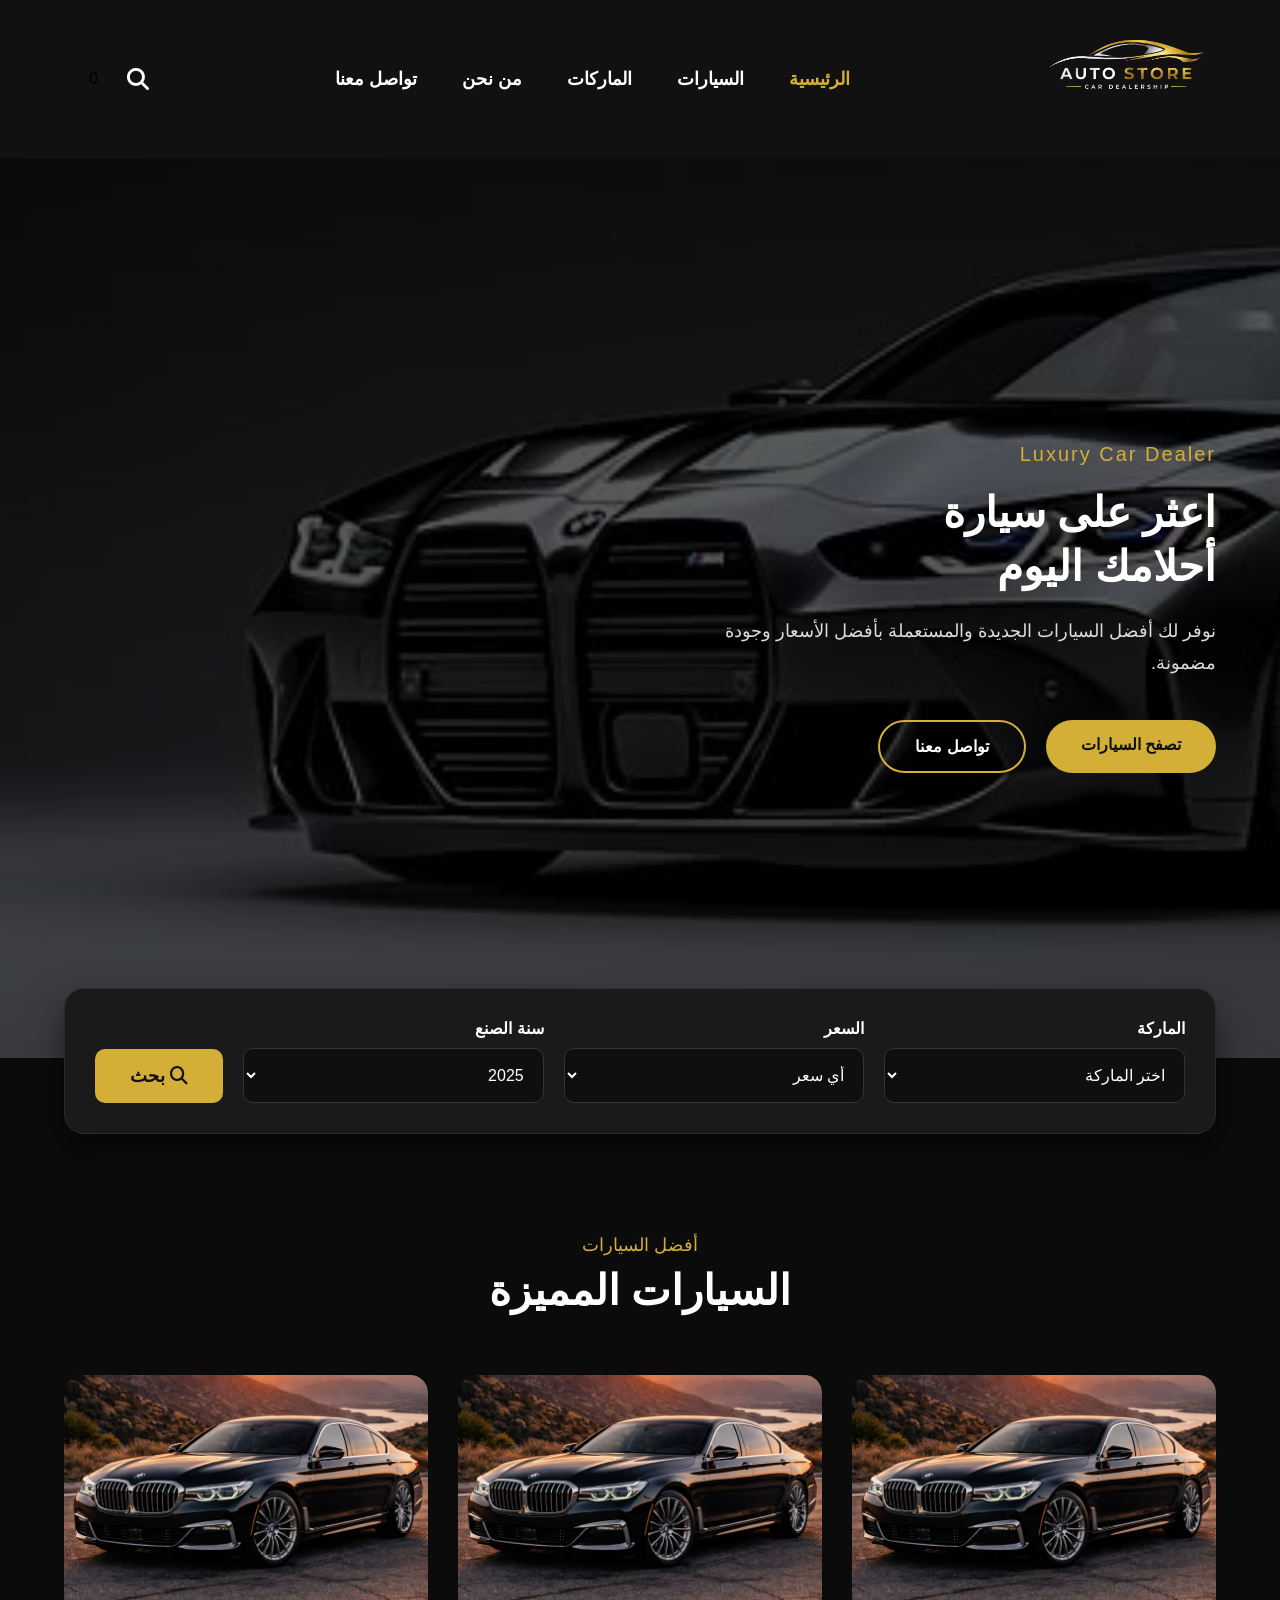
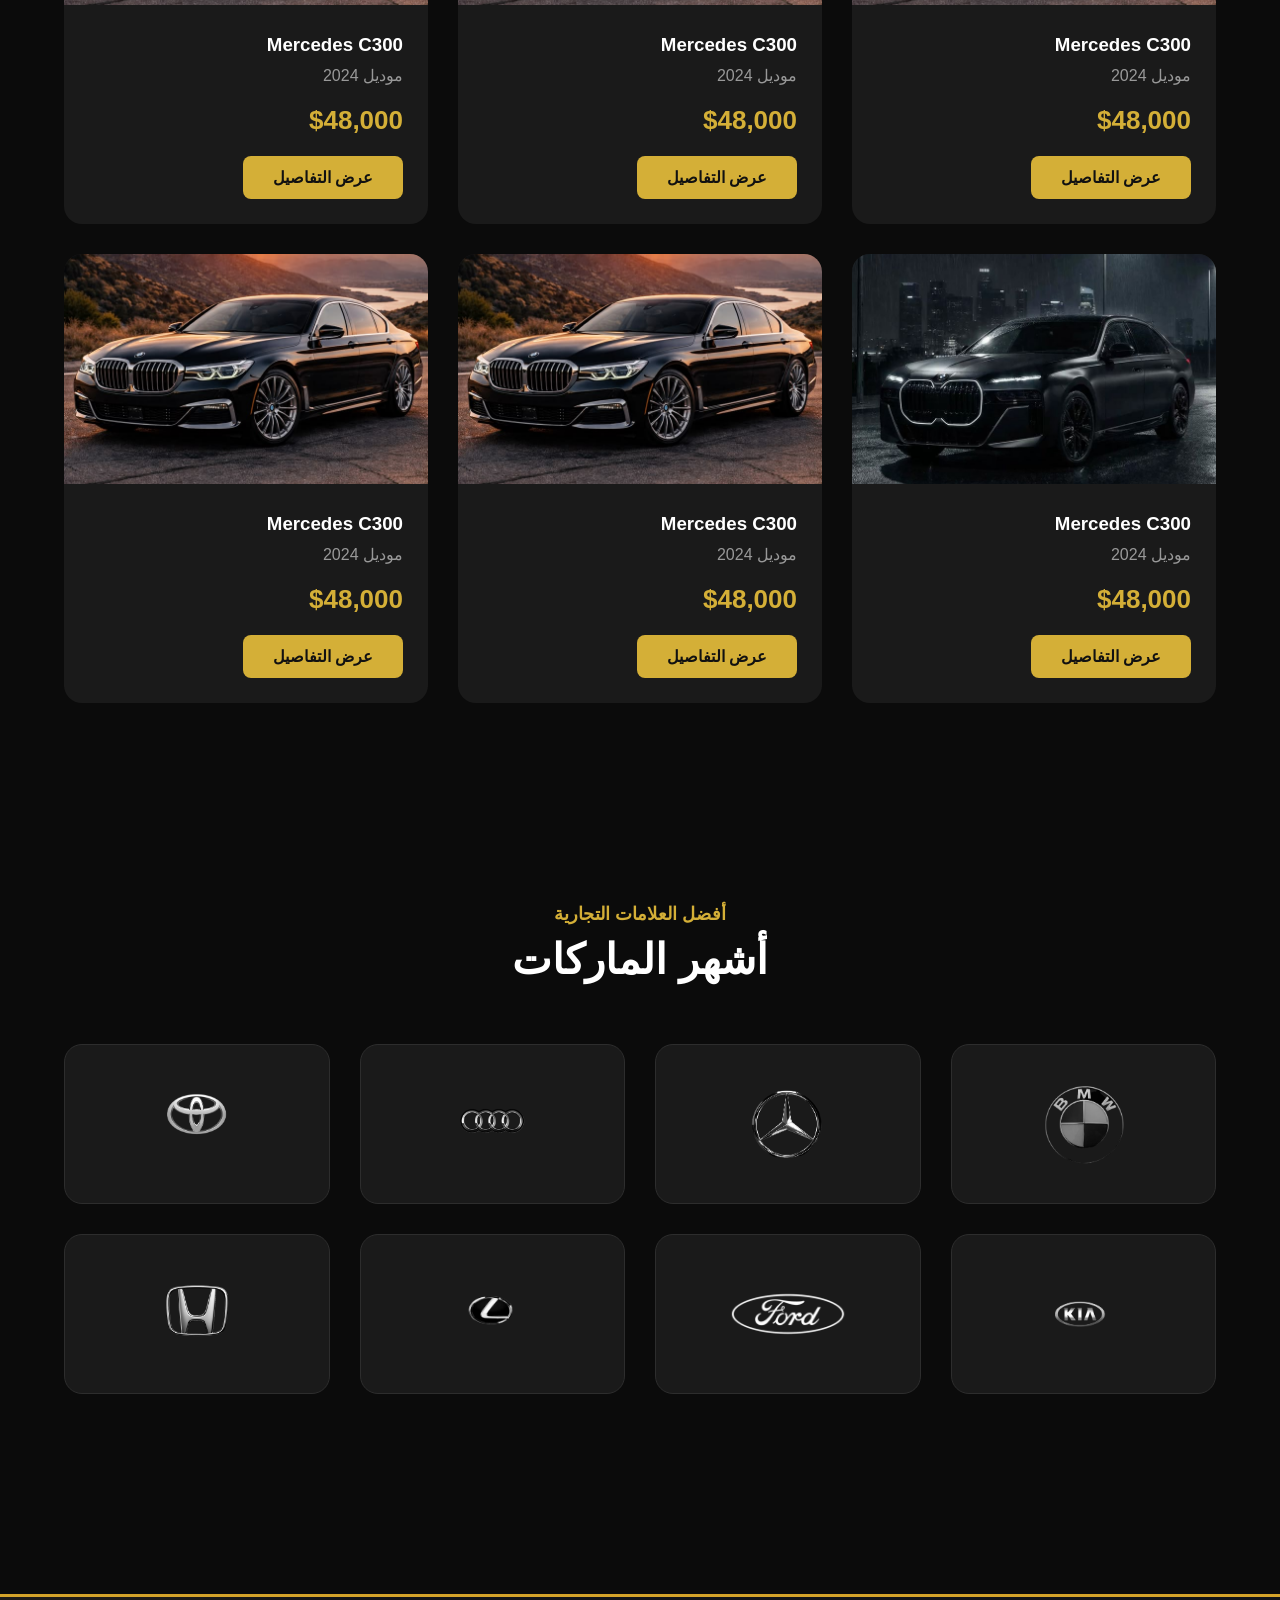
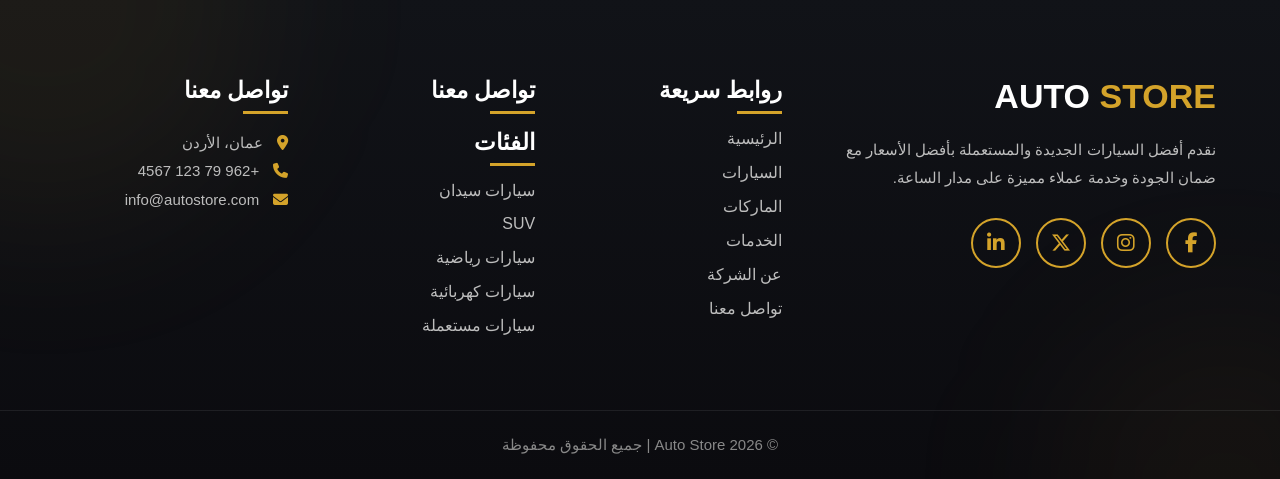
==== index.html @ 9adec9a2 "Add files via upload" ====
<!DOCTYPE html>
<html lang="en" dir="rtl">
<head>
    <meta charset="UTF-8">
    <meta name="viewport" content="width=device-width, initial-scale=1.0">
    <title>Document</title>
    <!-- font awesome 4.7 -->
    <link rel="stylesheet" href="css/font-awesome.min.css">
   <!-- font icon -->
    <link rel="stylesheet" href="https://cdnjs.cloudflare.com/ajax/libs/font-awesome/6.6.0/css/all.min.css">
    <link rel="stylesheet" href="css/fonticon.css">
    <!-- style css -->
     
    <link rel="stylesheet" href="css/index.css">
</head>
<body>

    </body>

    <!-- start header -->
     <header class="header-sec">
        <!-- start nav -->
         <nav>
            <div class="container">
                <div class="nav-father">
                    <!-- start logo -->
                    <a href="" class="logo">
                        <img src="images/brand.png" alt="">
                    </a>
                    <!-- end logo -->

                    <!-- start list -->
                     <ul class="nav-links">
                        <li><a href="" class="active">الرئيسية</a></li>

                        
                        <li><a href="#cars">السيارات</a></li>
                       <li><a href="#brands">الماركات</a></li>
                        <li><a href="">من نحن</a></li>

                        <li><a href="#contact">تواصل معنا</a></li>



                     </ul>

                     <!-- end list -->

                     <!-- start icon -->
                      <div class="icons">
                            <i class="fa fa-search"></i>

                             <div class="heart">
                                <i class="fa fa-heart-o"></i>
                                <span>0</span>
                            </div>
                             <i class="fa fa-user-o"></i>
                      </div>
                     <!-- end icon -->
                </div>
            </div>
         </nav>
         <!-- end nav -->

         <!-- start main content -->

         <section class="main-content" style="background:
    linear-gradient(rgba(0,0,0,.65),rgba(0,0,0,.65)),
    url('images/hea.jpg') no-repeat;">   
                   <div class="container">
                <!-- content info -->
                <div class="content-info">
                      <span>Luxury Car Dealer</span>

                        <h1>
                         اعثر على سيارة <br>
                         أحلامك اليوم
                         </h1>

                        <p>
                          نوفر لك أفضل السيارات الجديدة والمستعملة
                          بأفضل الأسعار وجودة مضمونة.
                         </p>
                

                <!-- btn website -->
                 <div class="btn-website">

                    <a href="#cars" class="btn btn1">
    تصفح السيارات
</a>

                     <a href="#" class="btn btn2">
                    تواصل معنا
                    </a>

            </div>
            </div>
            <!-- end btn -->
                <!-- end content info -->
            </div>
         </section>

          <!-- end main content -->
     </header>
     <!-- end header -->
      <!-- START section search -->
     <!-- Start Search -->
        <section class="search-section">

            <div class="container">

               <div class="search-box">

                   <div class="input-box">
                      <label>الماركة</label>
                         <select>
                             <option>اختر الماركة</option>
                            <option>BMW</option>
                             <option>Mercedes</option>
                             <option>Audi</option>
                              <option>Toyota</option>
                          </select>
                    </div>

            <div class="input-box">
                <label>السعر</label>
                <select>
                    <option>أي سعر</option>
                    <option>10,000$</option>
                    <option>20,000$</option>
                    <option>30,000$</option>
                </select>
            </div>

            <div class="input-box">
                <label>سنة الصنع</label>
                <select>
                    <option>2025</option>
                    <option>2024</option>
                    <option>2023</option>
                </select>
            </div>

            <button class="search-btn">
                <i class="fa fa-search"></i>
                بحث
            </button>

        </div>

    </div>

</section>
      <!-- end section search -->

      <!--start section cars-->
      <!-- Start Featured Cars -->
<section class="featured-cars" id="cars">

    <div class="container">

        <div class="section-title">
            <span>أفضل السيارات</span>
            <h2>السيارات المميزة</h2>
        </div>

        <div class="cars-container">

            <!-- Car -->
            <div class="car-card">

                <img src="images/cars/car4.jpg" alt="">

                <div class="car-info">

                    <h3>Mercedes C300</h3>

                    <p>موديل 2024</p>

                    <div class="price">
                        $48,000
                    </div>

                     <a href="car-details.html?id=1">عرض التفاصيل</a>

                </div>

            </div>
            <!-- car -->
             <div class="car-card">

                <img src="images/cars/car4.jpg" alt="">

                <div class="car-info">

                    <h3>Mercedes C300</h3>

                    <p>موديل 2024</p>

                    <div class="price">
                        $48,000
                    </div>

                    <a href="car-details.html?id=1">عرض التفاصيل</a>

                </div>

            </div>

            <!-- car -->
             <div class="car-card">

                <img src="images/cars/car4.jpg" alt="">

                <div class="car-info">

                    <h3>Mercedes C300</h3>

                    <p>موديل 2024</p>

                    <div class="price">
                        $48,000
                    </div>

                    <a href="car-details.html?id=1">عرض التفاصيل</a>

                </div>

            </div>
            <!-- car -->
             <div class="car-card">

                <img src="images/cars/car3.jpg" alt="">

                <div class="car-info">

                    <h3>Mercedes C300</h3>

                    <p>موديل 2024</p>

                    <div class="price">
                        $48,000
                    </div>

                    <a href="car-details.html?id=4">عرض التفاصيل</a>

                </div>

            </div>
            <!-- car -->
             <div class="car-card">

                <img src="images/cars/car4.jpg" alt="">

                <div class="car-info">

                    <h3>Mercedes C300</h3>

                    <p>موديل 2024</p>

                    <div class="price">
                        $48,000
                    </div>

                    <a href="car-details.html?id=5">عرض التفاصيل</a>

                </div>

            </div>
            <!-- car -->
             <div class="car-card">

                <img src="images/cars/car4.jpg" alt="">

                <div class="car-info">

                    <h3>Mercedes C300</h3>

                    <p>موديل 2024</p>

                    <div class="price">
                        $48,000
                    </div>

                   <a href="car-details.html?id=6">عرض التفاصيل</a>

                </div>

            </div>
            <!-- car -->

            <!-- كرر البطاقة 5 مرات وغير الصورة والاسم -->

        </div>

    </div>

</section>

      <!-- end section car -->

      <!-- brand -->
       <!-- Start Brands -->
<section class="brands" id="brands">

    <div class="container">

        <div class="section-title">
            <span>أفضل العلامات التجارية</span>
            <h2>أشهر الماركات</h2>
        </div>

        <div class="brands-container">

            <div class="brand-card">
                <img src="images/brand/bmw.png" alt="BMW">
            </div>

            <div class="brand-card">
                <img src="images/brand/merc.png" alt="Mercedes">
            </div>

            <div class="brand-card">
                <img src="images/brand/aud.png" alt="Audi">
            </div>

            <div class="brand-card">
                <img src="images/brand/toy.png" alt="Toyota">
            </div>

            <div class="brand-card">
                <img src="images/brand/kia.png" alt="Kia">
            </div>

            <div class="brand-card">
                <img src="images/brand/ford.png" alt="Ford">
            </div>

            <div class="brand-card">
                <img src="images/brand/leex.png" alt="Lexus">
            </div>

            <div class="brand-card">
                <img src="images/brand/hon.png" alt="Honda">
            </div>

        </div>

    </div>

</section>

      <!-- brand -->
         <!-- start footer -->
        <footer class="footer">
             <div class="container">

        <!-- Logo & About -->
                 <div class="footer-box">
                    <h2 class="logo">AUTO <span>STORE</span></h2>
                     <p>
                نقدم أفضل السيارات الجديدة والمستعملة بأفضل الأسعار مع ضمان الجودة
                وخدمة عملاء مميزة على مدار الساعة.
                     </p>

                 <div class="social">
                <a href="#"><i class="fab fa-facebook-f"></i></a>
                <a href="#"><i class="fab fa-instagram"></i></a>
                <a href="#"><i class="fab fa-x-twitter"></i></a>
                <a href="#"><i class="fab fa-linkedin-in"></i></a>
                </div>
             </div>

        <!-- Quick Links -->
        <div class="footer-box">
            <h3>روابط سريعة</h3>
            <ul>
                <li><a href="#">الرئيسية</a></li>
                <li><a href="#">السيارات</a></li>
                <li><a href="#brands">الماركات</a></li>
                <li><a href="#">الخدمات</a></li>
                <li><a href="#">عن الشركة</a></li>
                <li><a href="#contact">تواصل معنا</a></li>
            </ul>
        </div>

        <!-- Categories -->
<div class="footer-box" id="contact">
    <h3>تواصل معنا</h3>            <h3>الفئات</h3>
            <ul>
                <li><a href="#">سيارات سيدان</a></li>
                <li><a href="#">SUV</a></li>
                <li><a href="#">سيارات رياضية</a></li>
                <li><a href="#">سيارات كهربائية</a></li>
                <li><a href="#">سيارات مستعملة</a></li>
            </ul>
        </div>

        <!-- Contact -->
        <div class="footer-box">
            <h3>تواصل معنا</h3>

            <p><i class="fas fa-map-marker-alt"></i> عمان، الأردن</p>
            <p><i class="fas fa-phone"></i> +962 79 123 4567</p>
            <p><i class="fas fa-envelope"></i> info@autostore.com</p>
        </div>

    </div>

    <div class="footer-bottom">
        © 2026 Auto Store | جميع الحقوق محفوظة
    </div>
</footer>
        <!-- end footer -->



    </html>
---- css/index.css ----
/* statrt global */
*{
    margin: 0;
    padding: 0;
    box-sizing: border-box;
}

a{
    text-decoration: none;
}

/* end global */

body{
    font-family: "Cairo", sans-serif;
    background: #0b0b0b;
}

.container{
    width: 90%;
    margin: auto;
}

/* start header */

/* start nav */
nav{
    width: 100%;
    background: #111;
    padding: 20px 0;
}
.nav-father{
    display: flex;
    justify-content: space-between;
    align-items: center;
}


/* media nav*/

@media (max-width: 992px) and (min-width: 769px) {
  .nav-father {
    display: flex;
    flex-direction: column;
    align-items: center;
    gap: 15px;
  }

  .logo {
    order: 1;
    width: 100%;
    display: flex;
    justify-content: center;
  }

  .nav-links {
    order: 2;
    display: flex;
    flex-direction: row;
    flex-wrap: wrap;
    justify-content: center;
    gap: 12px 18px;
    width: 100%;
  }

  .nav-links li a {
    display: inline-block;
    font-size: 15px;
    padding: 5px 0;
  }

  .icons {
    order: 3;
    display: flex;
    justify-content: center;
    gap: 20px;
    width: 100%;
  }
}



/* media */


/* brands */
.logo img{
    width: 180px;
}

/* links */
.nav-links{
    display: flex;
    list-style: none;
    gap: 45px;
}

/* media */

/* media */

.nav-links li a{
    text-decoration: none;
    color: white;
    font-size: 18px;
    font-weight: 600;
    transition: .4s;
}


.nav-links li a:hover,
.nav-links li a.active{
    color: #d4af37;
}

/* media */
@media (max-width: 768px) {
  .nav-links {
    display: flex;
    flex-direction: column;
    align-items: center;
    gap: 12px;
    width: 100%;
  }

  .nav-links li {
    width: 100%;
    text-align: center;
  }

  .nav-links li a {
    display: block;
    width: 100%;
    padding: 10px 0;
  }
}


/* icon */
.icons{
    display: flex;
    align-items: center;
    gap: 25px;
}
@media (max-width: 768px) {
.icons {
    margin: auto;
}
}
.icons i{
    color: white;
    font-size: 22px;
    cursor: pointer;
    transition: .4s;
}

.icons i:hover{
    color: #d4af37;
    transform: scale(1.1);
}

/* media query */




/* media */




/* end nav */

/* start main content */
.main-content{
    min-height:100vh;
   /* min-height: 625px; */

    
    background-size:cover !important;
    background-position:center;
    display:flex;
    align-items:center;
}

/* media */
@media (max-width: 992px) and (min-width: 769px) {
  .main-content {
    padding: 60px 0;
  }

  .content-info {
    max-width: 100%;
    text-align: center;
    margin: auto;
  }

  .content-info h1 {
    font-size: 48px;
  }

  .content-info p {
    margin: 0 auto ;
    font-size: 16px;
  }

  .btn-website {
    justify-content: center;
  }
}
/* media */
@media (max-width: 768px) {

  .main-content {
    padding: 40px 0;
    min-height: 80vh;
  }

  .content-info {
    max-width: 100%;
    width: 100%;
    text-align: center;
    margin: auto;
  }

  .content-info span,
  .content-info h1,
  .content-info p {
    text-align: center;
  }

  .content-info span {
    display: block;
    font-size: 15px;
  }

  .content-info h1 {
    font-size: 34px;
    line-height: 1.3;
  }

  .content-info p {
    font-size: 14px;
    line-height: 1.6;
    width: 100%;
    margin: 20px auto;
  }

  .hero-buttons {
    justify-content: center;
  }

}

/* @media (max-width: 768px) {
  .main-content {
    padding: 40px 0;
    min-height: 80vh;
  }

  .content-info {
    text-align: center;
    max-width: 100%;
  }

  .content-info span {
    font-size: 15px;
    
  }

  .content-info h1 {
    font-size: 34px;
    line-height: 1.3;
  }

  .content-info p {
    font-size: 14px;
    line-height: 1.6;
    margin: 0 auto 20px;
  }

  .btn-website {
    flex-direction: column;
    align-items: center;
  }

  .btn {
    width: 100%;
    max-width: 280px;
    text-align: center;
  }
} */

/* media */

.content-info{
    width:55%;
    color:white;
}


.content-info span{

    color:#d4af37;

    font-size:20px;

    letter-spacing:2px;

}
.content-info h1{

    font-size:65px;

    margin:20px 0;

    line-height:1.3;

}

/* media */
.content-info h1 {
    font-size: 42px;
  }
.content-info p{

    color:#ddd;

    font-size:18px;

    line-height:1.8;

    width:80%;

}
/* buttons */
.btn-website{

    margin-top:40px;

    display:flex;

    gap:20px;

}
.btn{

    text-decoration:none;

    padding:15px 35px;

    border-radius:40px;

    transition:.4s;

    font-weight:bold;

}
.btn1{

    background:#d4af37;

    color:#111;

}

.btn1:hover{

    background:white;

}
.btn2{

    border:2px solid #d4af37;

    color:white;

}

.btn2:hover{

    background:#d4af37;

    color:#111;

}

/* end main content */

/* end header */

/* start section search */
.search-section{
    margin-top:-70px;
    position:relative;
    z-index:10;
}
.search-box{
    background:#1a1a1a;
    border:1px solid #2d2d2d;
    border-radius:20px;
    padding:30px;
    display:flex;
    justify-content:space-between;
    align-items:end;
    gap:20px;
    box-shadow:0 15px 35px rgba(0,0,0,.5);
}
.input-box{

    flex:1;

    display:flex;

    flex-direction:column;

}
.input-box label{
    color: #fff;
    margin-bottom: 10px;
    font-weight: 600;
}
.input-box select{
    width: 100%;
    height: 55px;
    background: #0f0f0f;
    color: #fff;
    border: 1px solid #333;
    border-radius: 10px;
    padding: 0 15px;
    font-size: 16px;
    outline: none;
    transition: .3s;
}
.input-box select:hover,
.input-box select:focus{
    border-color: #d4af37;
    box-shadow: 0 0 10px rgba(212,175,55,.3);
}
.input-box select option{
    background: #111;
    color: #fff;
}
.search-btn{

    background:#d4af37;

    color:#111;

    border:none;

    padding:16px 35px;

    border-radius:10px;

    cursor:pointer;

    font-size:18px;

    font-weight:bold;

    transition:.3s;

}
.search-btn:hover{

    background:#fff;
    


}

/* media */
/* ===========================
   Responsive Search Section
=========================== */

@media (max-width:768px){

    .search-section{
        margin-top:40px;
    }

    .search-box{
        flex-direction:column;
        align-items:stretch;
        padding:20px;
        gap:15px;
    }

    .input-box{
        width:100%;
    }

    .input-box select{
        width:100%;
    }

    .search-btn{
        width:100%;
        height:55px;
        margin-top:10px;
    }

}

/* ===========================
   Tablet Responsive
=========================== */

@media (min-width: 769px) and (max-width: 1024px){

    .search-box{
        display: flex;
        flex-wrap: wrap;
        gap: 20px;
        padding: 25px;
    }

    .input-box{
        flex: 1 1 calc(50% - 10px);
    }

    .search-btn{
        flex: 1 1 100%;
        height: 55px;
        margin-top: 10px;
    }

}

/* media */


/* end section search */


/* start car section */
.featured-cars{
    padding:100px 0;
    background:#0b0b0b;
}
.section-title{

    text-align:center;

    margin-bottom:60px;

}

.section-title span{

    color:#d4af37;

    font-size:18px;

}

.section-title h2{

    color:white;

    font-size:42px;

    margin-top:10px;

}
.cars-container{

    display:grid;

    grid-template-columns:repeat(3,1fr);

    gap:30px;

}
.car-card{

    background:#1a1a1a;

    border-radius:18px;

    overflow:hidden;

    transition:.4s;

}
.car-card img{

    width:100%;

    height:230px;

    object-fit:cover;

}
.car-info{

    padding:25px;

}
.car-info h3{

    color:white;

    margin-bottom:10px;

}
.car-info p{

    color:#999;

}
.price{

    color:#d4af37;

    font-size:26px;

    font-weight:bold;

    margin:20px 0;

}
.car-info a{

    display:inline-block;

    padding:12px 30px;

    background:#d4af37;

    color:#111;

    text-decoration:none;

    border-radius:8px;

    font-weight:bold;

    transition:.3s;

}

.car-info a:hover{

    background:white;

}
.car-card:hover{

    transform:translateY(-10px);

    box-shadow:0 20px 40px rgba(212,175,55,.2);

}

/* media */
@media(max-width:992px){

    .cars-container{

        grid-template-columns:repeat(2,1fr);

    }

}

@media(max-width:768px){

    .cars-container{

        grid-template-columns:1fr;

    }

}
/* media */

/* end car section */


/* brand */
/*=========================
      Brands Section
=========================*/

.brands{
    background: #0b0b0b;
    padding: 100px 0;
}

.brands .section-title{
    text-align: center;
    margin-bottom: 60px;
}

.brands .section-title span{
    color: #d4af37;
    font-size: 18px;
    font-weight: 600;
}

.brands .section-title h2{
    color: #fff;
    font-size: 42px;
    margin-top: 10px;
}

.brands-container{
    display: grid;
    grid-template-columns: repeat(4,1fr);
    gap: 30px;
}

.brand-card{
    background: #1a1a1a;
    border: 1px solid #2d2d2d;
    border-radius: 18px;
    height: 160px;

    display: flex;
    justify-content: center;
    align-items: center;

    transition: .4s;
    cursor: pointer;
}

.brand-card img{
    width: 120px;
    transition: .4s;
    filter: grayscale(100%);
}

.brand-card:hover{
    transform: translateY(-10px);
    border-color: #d4af37;
    box-shadow: 0 15px 35px rgba(212,175,55,.25);
}

.brand-card:hover img{
    filter: grayscale(0);
    transform: scale(1.1);
}
/* brand */

/* start footer */
.footer{
    background: linear-gradient(180deg, #111318 0%, #0b0b0f 100%);
    border-top: 3px solid #d4a32a;
    padding: 80px 0 25px;
    margin-top: 100px;
    position: relative;
    overflow: hidden;
}

/* تأثيرات الخلفية */
.footer::before{
    content: "";
    position: absolute;
    width: 450px;
    height: 450px;
    background: rgba(212,163,42,.06);
    border-radius: 50%;
    top: -220px;
    left: -180px;
    filter: blur(80px);
}

.footer::after{
    content: "";
    position: absolute;
    width: 350px;
    height: 350px;
    background: rgba(212,163,42,.05);
    border-radius: 50%;
    bottom: -180px;
    right: -120px;
    filter: blur(80px);
}

/* Container */
.footer .container{
    width: 90%;
    margin: auto;
    display: grid;
    grid-template-columns: 2fr 1fr 1fr 1.2fr;
    gap: 60px;
    position: relative;
    z-index: 2;
}

/* Logo */
.logo{
    color: #fff;
    font-size: 34px;
    font-weight: 700;
    margin-bottom: 20px;
}

.logo span{
    color: #d4a32a;
}

/* Titles */
.footer-box h3{
    color: #fff;
    font-size: 23px;
    margin-bottom: 25px;
    position: relative;
}

.footer-box h3::after{
    content: "";
    position: absolute;
    right: 0;
    bottom: -10px;
    width: 45px;
    height: 3px;
    background: #d4a32a;
}

/* Paragraphs */
.footer-box p{
    color: #bdbdbd;
    line-height: 1.9;
    font-size: 15px;
}

/* Lists */
.footer-box ul{
    list-style: none;
    padding: 0;
    margin: 0;
}

.footer-box ul li{
    margin: 15px 0;
}

.footer-box ul li a{
    color: #bdbdbd;
    text-decoration: none;
    transition: .35s;
}

.footer-box ul li a:hover{
    color: #d4a32a;
    padding-right: 10px;
}

/* Icons */
.footer-box i{
    color: #d4a32a;
    margin-left: 10px;
}

/* Social */
.social{
    display: flex;
    gap: 15px;
    margin-top: 25px;
}

.social a{
    width: 50px;
    height: 50px;
    display: flex;
    justify-content: center;
    align-items: center;

    border: 2px solid #d4a32a;
    border-radius: 50%;

    color: #d4a32a;
    background: transparent;

    font-size: 20px;
    text-decoration: none;

    transition: .35s ease;
}

.social a i{
    margin: 0;
    line-height: 1;
    transition: .35s ease;
}

.social a:hover{
    transform: translateY(-6px);
    box-shadow: 0 0 18px rgba(212,163,42,.4);
}

.social a:hover i{
    color: #fff;
    transform: scale(1.2);
}

/* Bottom */
.footer-bottom{
    border-top: 1px solid rgba(255,255,255,.08);
    margin-top: 60px;
    padding-top: 25px;
    text-align: center;
    color: #888;
    font-size: 15px;
    position: relative;
    z-index: 2;
}

/* Responsive */
@media (max-width: 992px){

    .footer .container{
        grid-template-columns: repeat(2,1fr);
        gap: 40px;
    }

}

@media (max-width: 768px){

    .footer .container{
        grid-template-columns: 1fr;
        text-align: center;
    }

    .footer-box h3::after{
        right: 50%;
        transform: translateX(50%);
    }

    .social{
        justify-content: center;
    }

}

/* end footer */
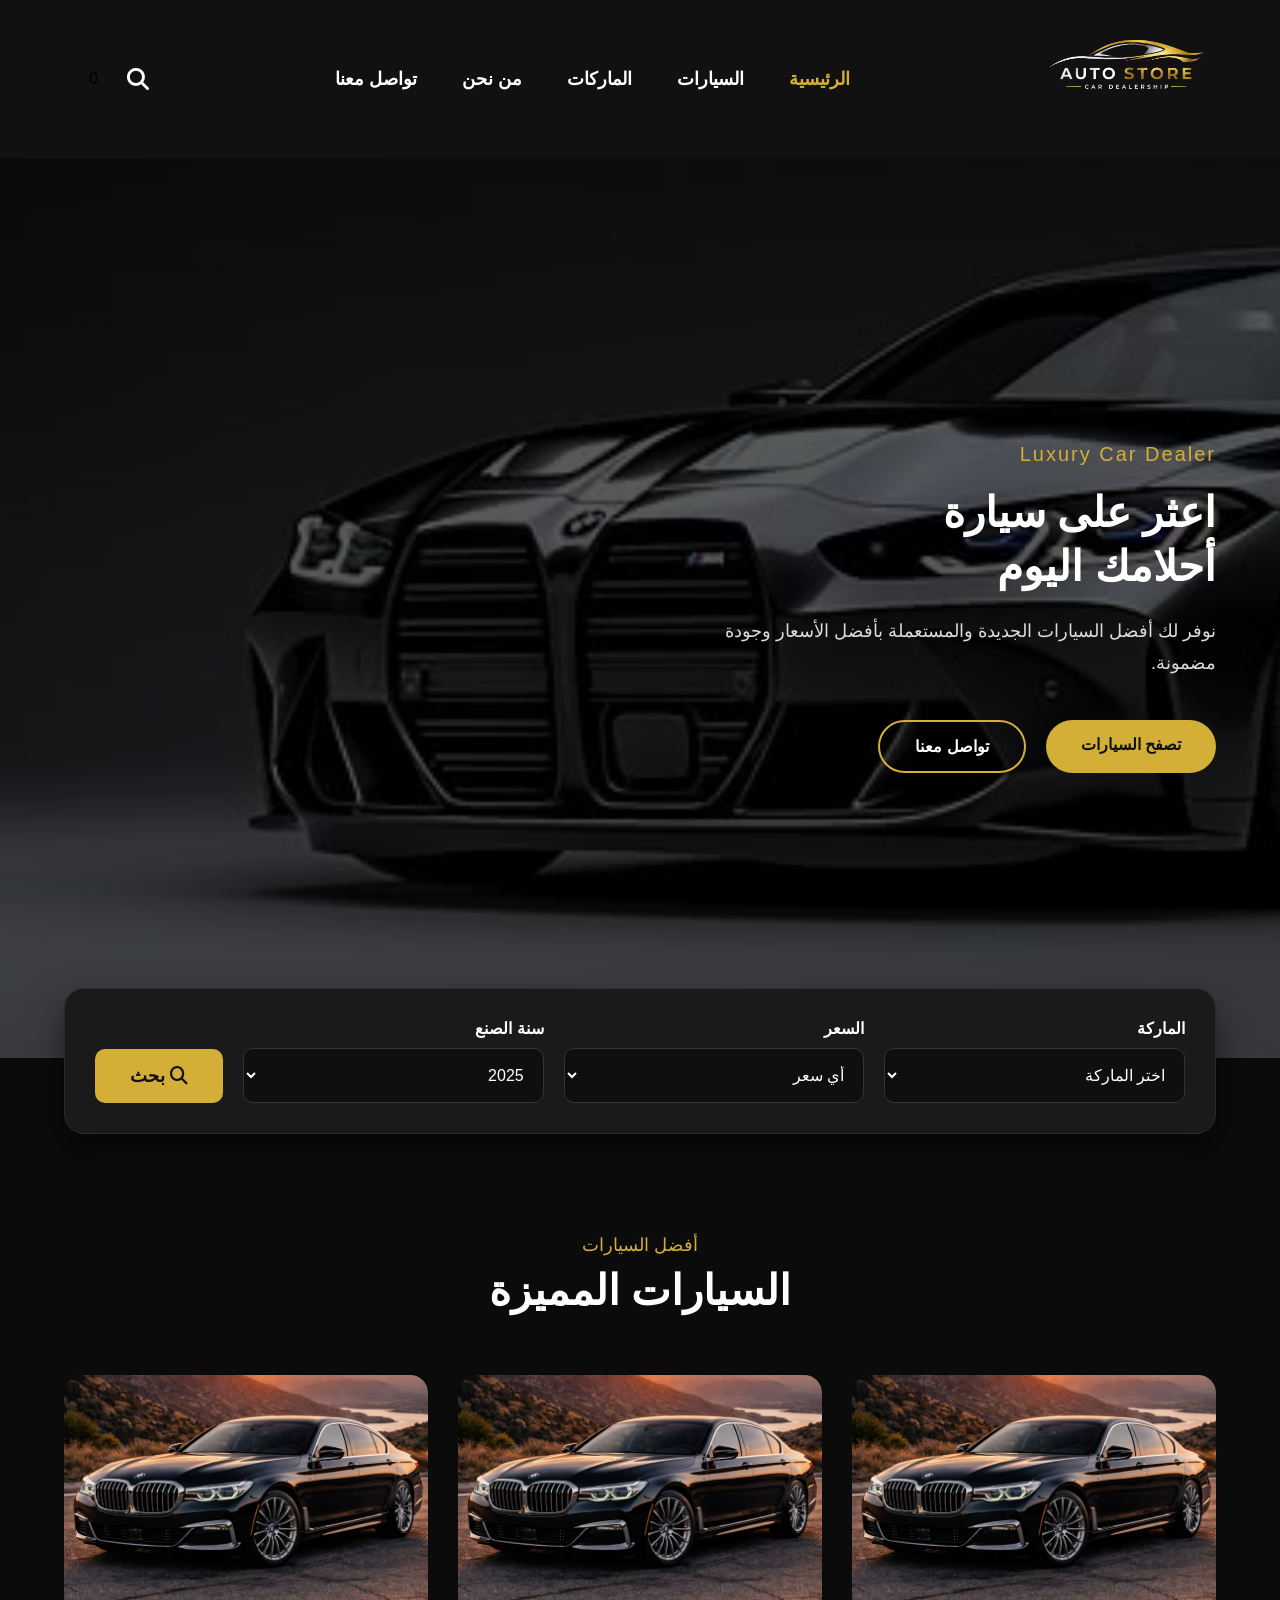
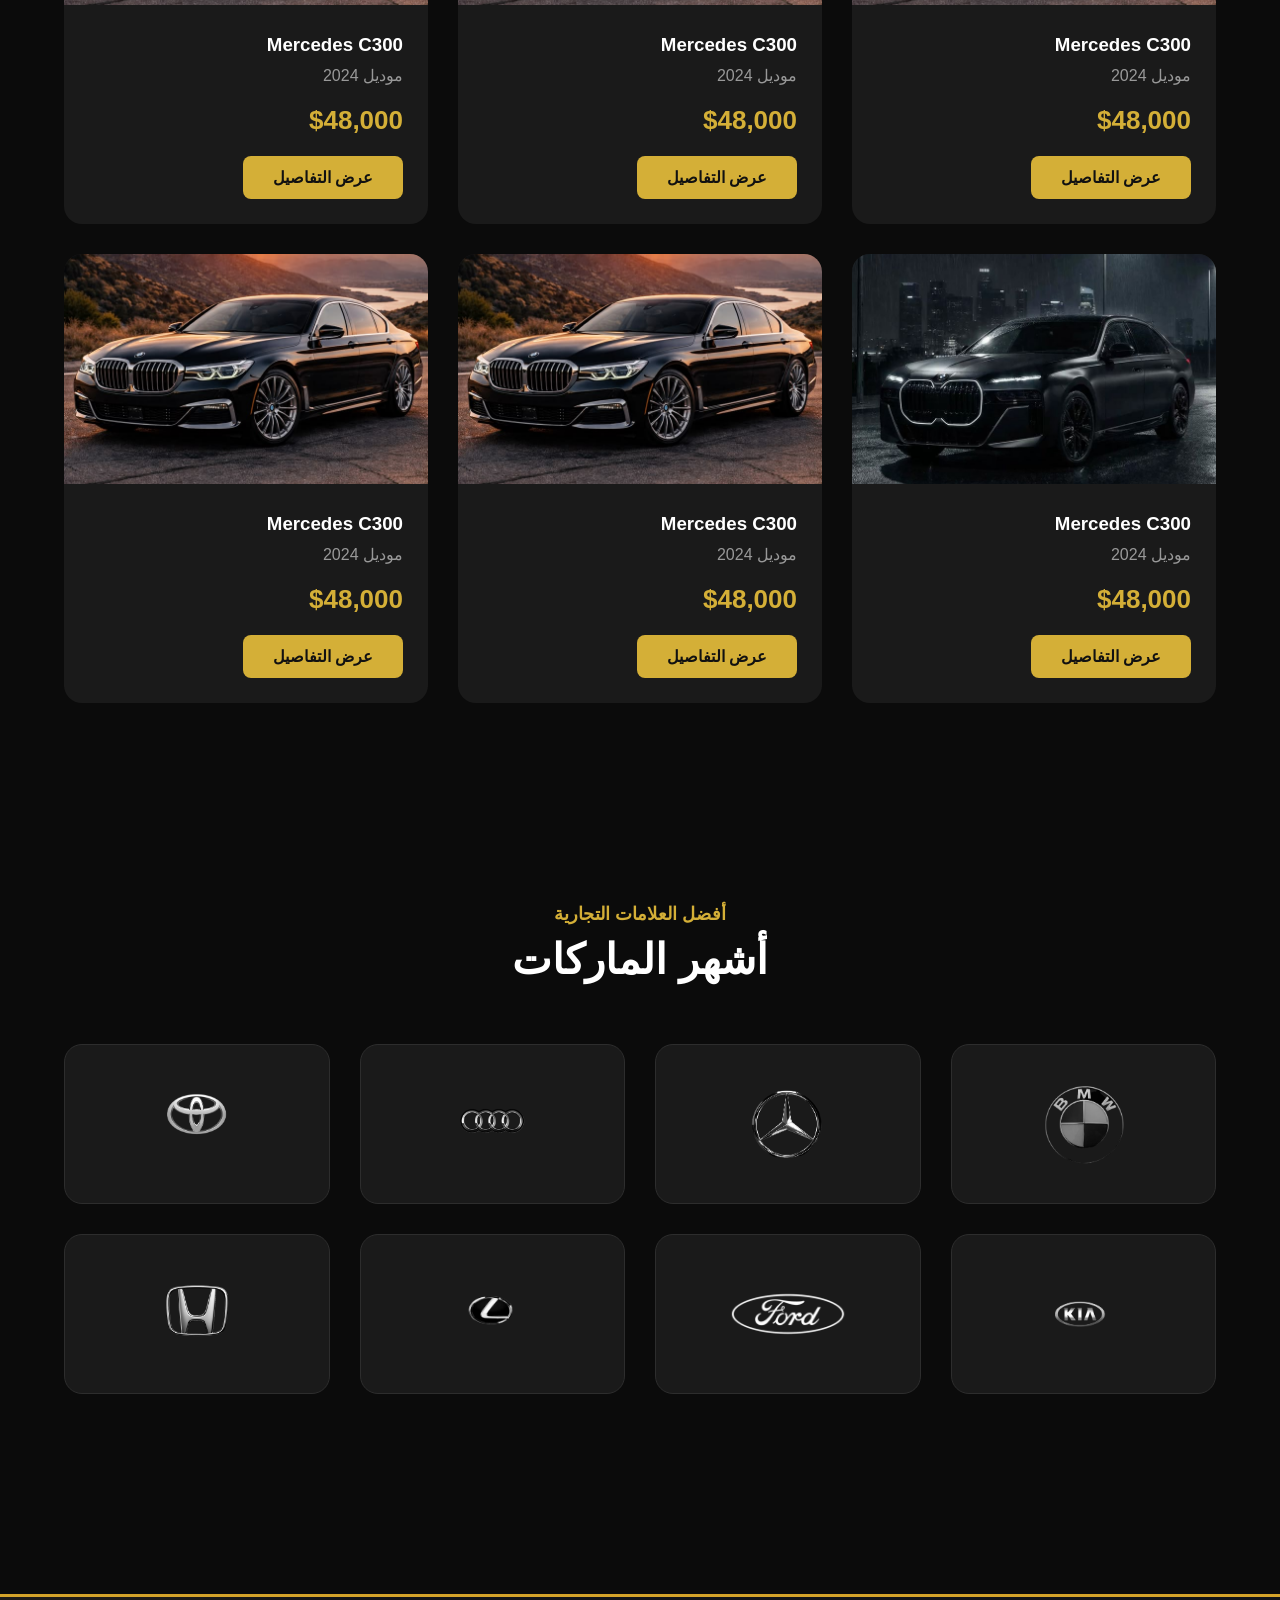
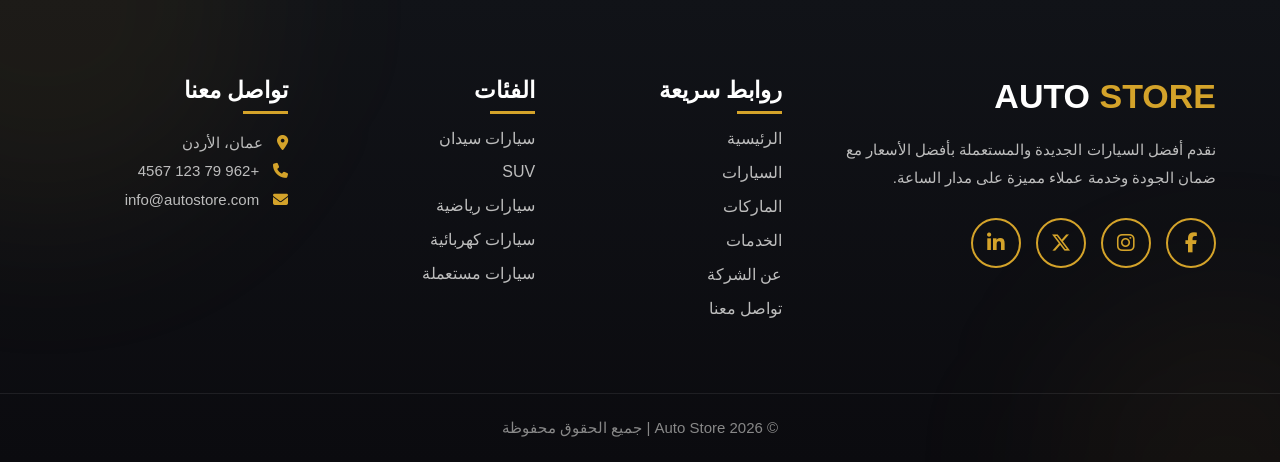
==== commit 1f238b7c: "Convert HTML document from English to Arabic" ====
--- a/index.html
+++ b/index.html
@@ -1,5 +1,5 @@
 <!DOCTYPE html>
-<html lang="en" dir="rtl">
+<html lang="ar" dir="rtl">
 <head>
     <meta charset="UTF-8">
     <meta name="viewport" content="width=device-width, initial-scale=1.0">
@@ -15,7 +15,7 @@
 </head>
 <body>
 
-    </body>
+  
 
     <!-- start header -->
      <header class="header-sec">
@@ -386,25 +386,25 @@
         </div>
 
         <!-- Categories -->
+<div class="footer-box">
+    <h3>الفئات</h3>
+    <ul>
+        <li><a href="#">سيارات سيدان</a></li>
+        <li><a href="#">SUV</a></li>
+        <li><a href="#">سيارات رياضية</a></li>
+        <li><a href="#">سيارات كهربائية</a></li>
+        <li><a href="#">سيارات مستعملة</a></li>
+    </ul>
+</div>
+
+<!-- Contact -->
 <div class="footer-box" id="contact">
-    <h3>تواصل معنا</h3>            <h3>الفئات</h3>
-            <ul>
-                <li><a href="#">سيارات سيدان</a></li>
-                <li><a href="#">SUV</a></li>
-                <li><a href="#">سيارات رياضية</a></li>
-                <li><a href="#">سيارات كهربائية</a></li>
-                <li><a href="#">سيارات مستعملة</a></li>
-            </ul>
-        </div>
-
-        <!-- Contact -->
-        <div class="footer-box">
-            <h3>تواصل معنا</h3>
-
-            <p><i class="fas fa-map-marker-alt"></i> عمان، الأردن</p>
-            <p><i class="fas fa-phone"></i> +962 79 123 4567</p>
-            <p><i class="fas fa-envelope"></i> info@autostore.com</p>
-        </div>
+    <h3>تواصل معنا</h3>
+
+    <p><i class="fas fa-map-marker-alt"></i> عمان، الأردن</p>
+    <p><i class="fas fa-phone"></i> +962 79 123 4567</p>
+    <p><i class="fas fa-envelope"></i> info@autostore.com</p>
+</div>
 
     </div>
 
@@ -413,7 +413,8 @@
     </div>
 </footer>
         <!-- end footer -->
-
-
-
-    </html>+</body>
+
+
+
+    </html>
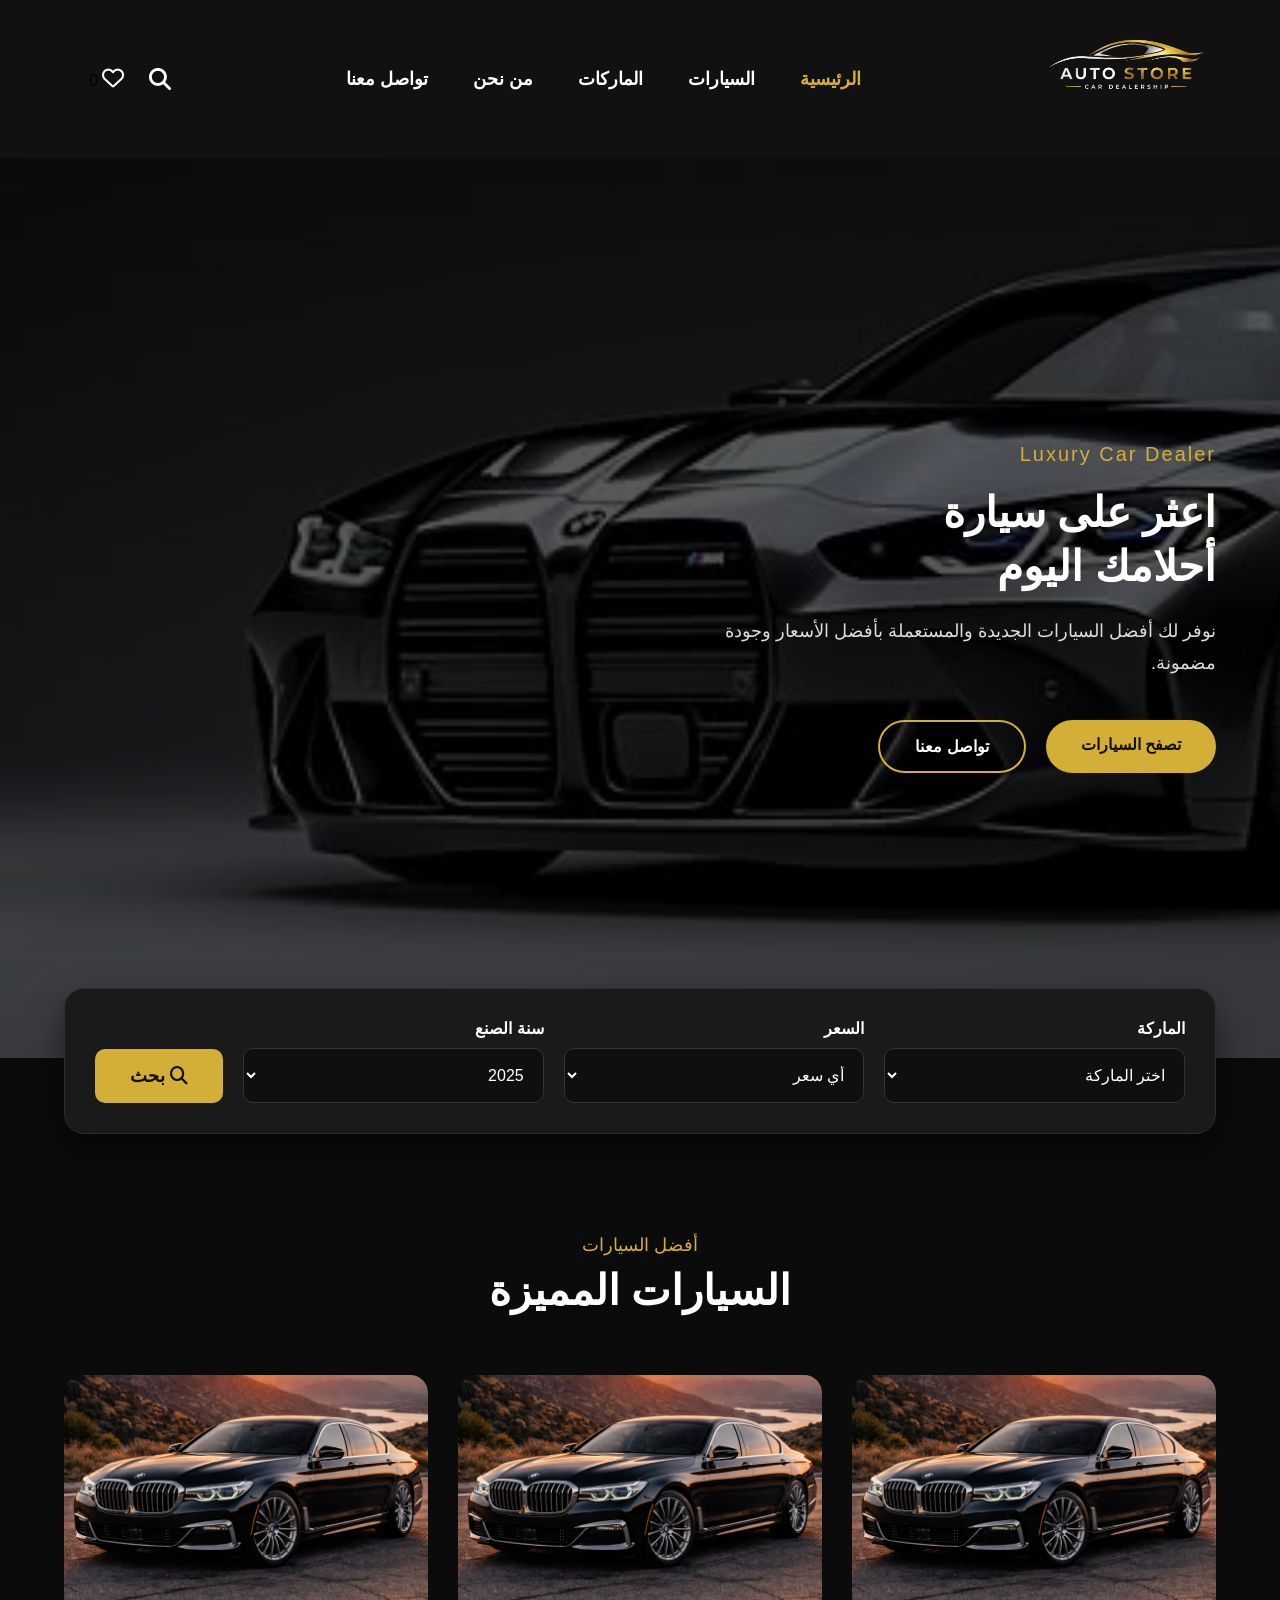
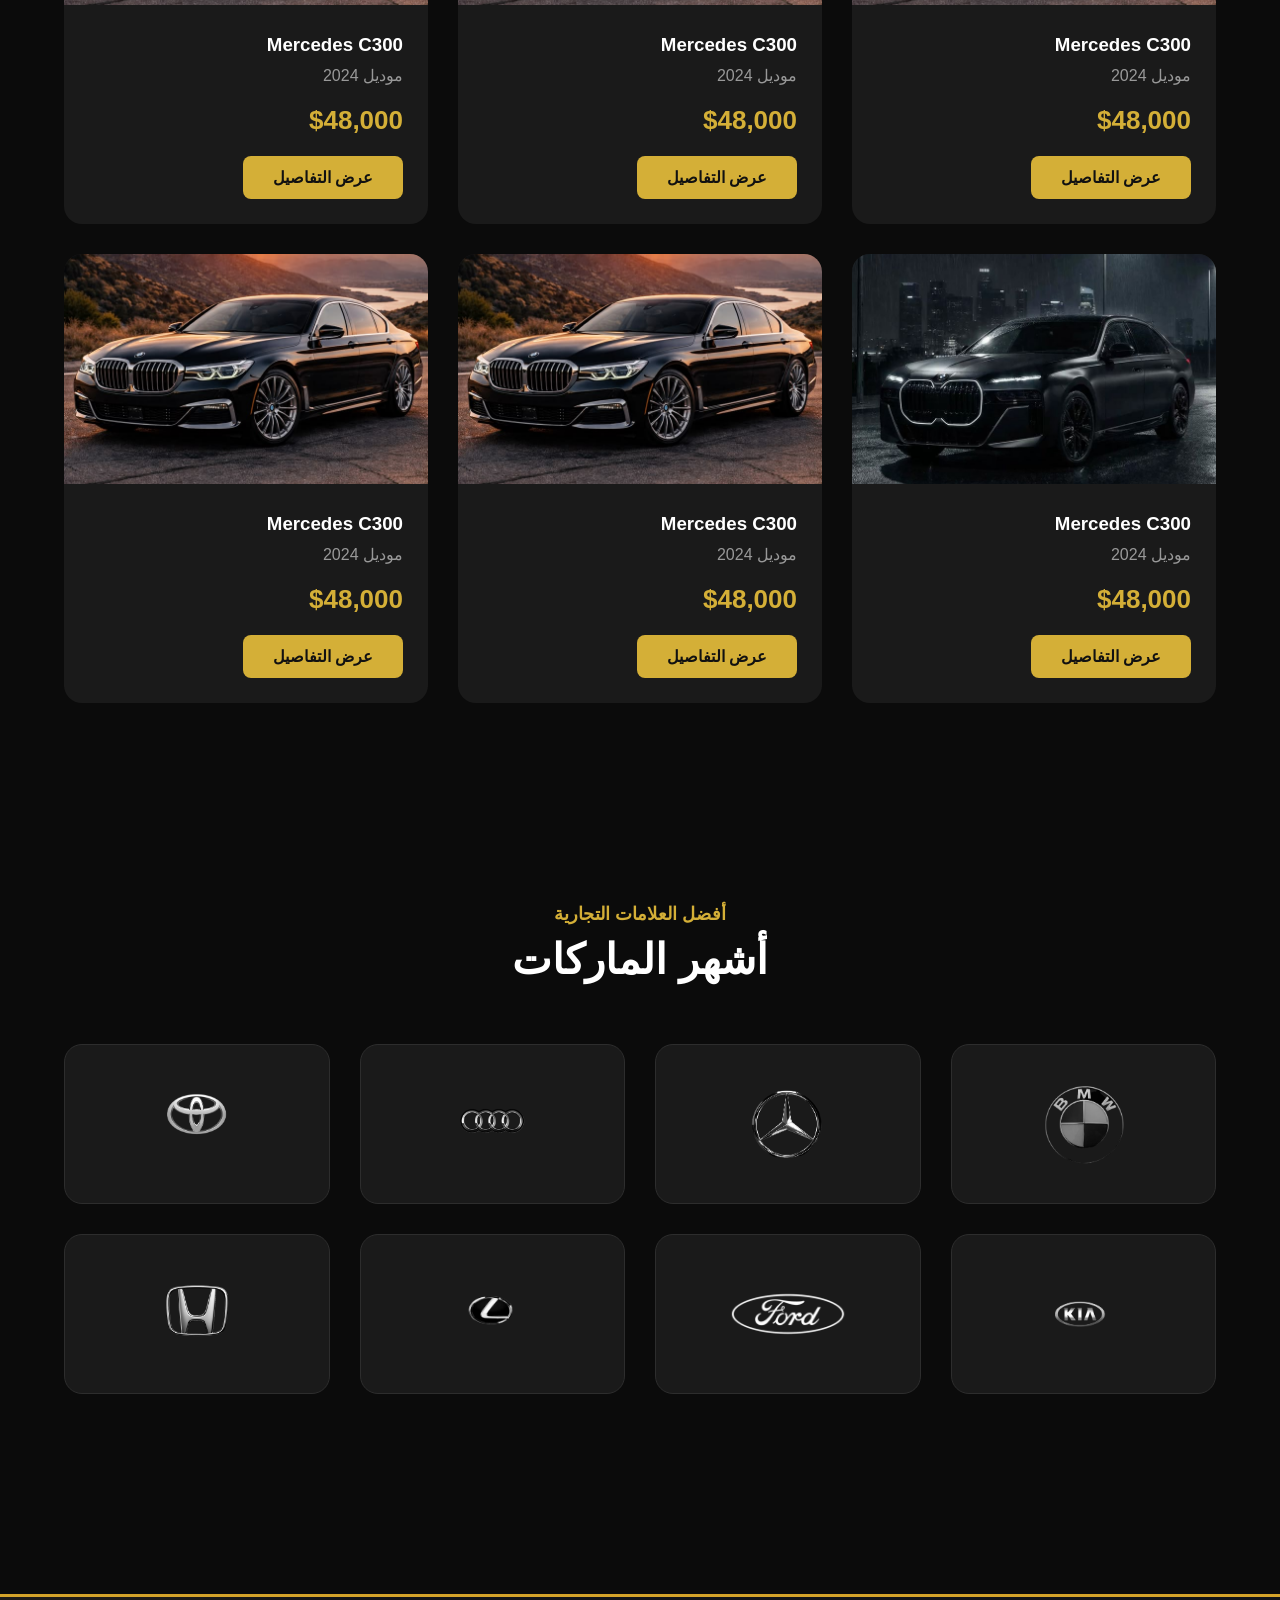
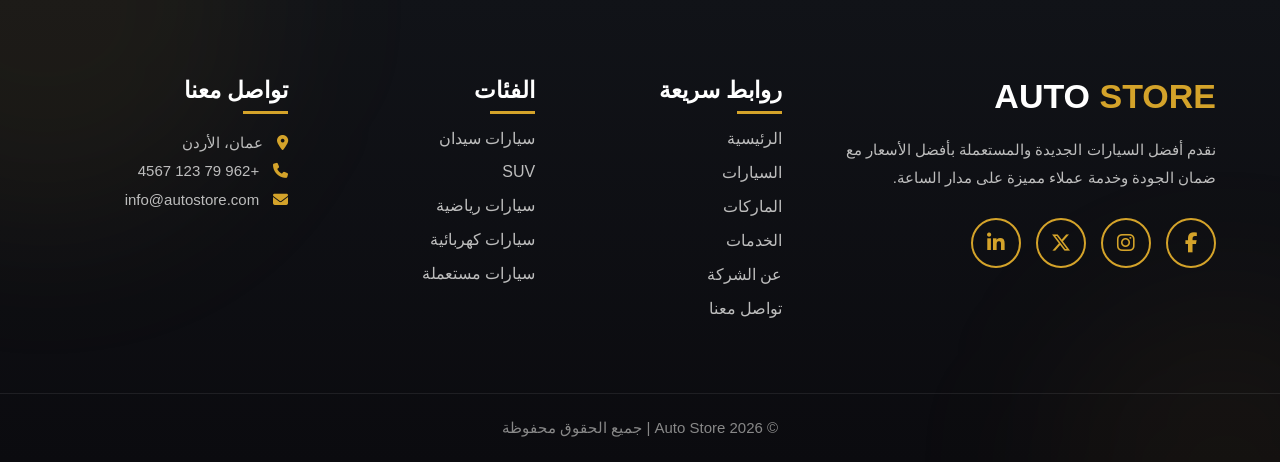
==== commit 0f4195c2: "Update index.html" ====
--- a/index.html
+++ b/index.html
@@ -50,10 +50,10 @@
                       <div class="icons">
                             <i class="fa fa-search"></i>
 
-                             <div class="heart">
-                                <i class="fa fa-heart-o"></i>
-                                <span>0</span>
-                            </div>
+                           <div class="heart">
+    <i class="fa-regular fa-heart"></i>
+    <span>0</span>
+</div>
                              <i class="fa fa-user-o"></i>
                       </div>
                      <!-- end icon -->
--- a/css/index.css
+++ b/css/index.css
@@ -938,4 +938,189 @@
 
 }
 
-/* end footer */+/* end footer */
+
+/* =========================================
+   MOBILE FIX
+========================================= */
+
+html,
+body {
+    width: 100%;
+    max-width: 100%;
+    overflow-x: hidden;
+}
+
+img {
+    max-width: 100%;
+}
+
+/* Navbar */
+@media (max-width: 768px) {
+
+    nav {
+        padding: 15px 0;
+    }
+
+    .container {
+        width: 92%;
+    }
+
+    .nav-father {
+        flex-direction: column;
+        gap: 15px;
+    }
+
+    .logo img {
+        width: 140px;
+    }
+
+    .nav-links {
+        flex-direction: column;
+        gap: 5px;
+        width: 100%;
+    }
+
+    .nav-links li {
+        width: 100%;
+        text-align: center;
+    }
+
+    .nav-links li a {
+        display: block;
+        padding: 8px;
+        font-size: 15px;
+    }
+
+    .icons {
+        width: 100%;
+        justify-content: center;
+        gap: 25px;
+        margin: 0;
+    }
+
+    /* Hero */
+
+    .main-content {
+        min-height: auto;
+        padding: 70px 0;
+        background-position: center;
+    }
+
+    .content-info {
+        width: 100%;
+        max-width: 100%;
+        text-align: center;
+    }
+
+    .content-info span {
+        font-size: 15px;
+    }
+
+    .content-info h1 {
+        font-size: 32px;
+        line-height: 1.4;
+        margin: 15px 0;
+    }
+
+    .content-info p {
+        width: 100%;
+        font-size: 14px;
+        line-height: 1.8;
+        margin: 0 auto;
+    }
+
+    /* Buttons */
+
+    .btn-website {
+        display: flex;
+        flex-direction: column;
+        align-items: center;
+        gap: 12px;
+        margin-top: 25px;
+    }
+
+    .btn {
+        width: 100%;
+        max-width: 280px;
+        text-align: center;
+        padding: 13px 20px;
+    }
+
+    /* Search */
+
+    .search-section {
+        margin-top: 30px;
+    }
+
+    .search-box {
+        width: 100%;
+        padding: 18px;
+        border-radius: 15px;
+    }
+
+    /* Cars */
+
+    .featured-cars {
+        padding: 60px 0;
+    }
+
+    .section-title {
+        margin-bottom: 35px;
+    }
+
+    .section-title h2,
+    .brands .section-title h2 {
+        font-size: 30px;
+    }
+
+    .cars-container {
+        grid-template-columns: 1fr;
+        gap: 20px;
+    }
+
+    .car-card img {
+        height: 210px;
+    }
+
+    /* Brands */
+
+    .brands {
+        padding: 60px 0;
+    }
+
+    .brands-container {
+        grid-template-columns: repeat(2, 1fr);
+        gap: 15px;
+    }
+
+    .brand-card {
+        height: 120px;
+    }
+
+    .brand-card img {
+        width: 90px;
+    }
+
+    /* Footer */
+
+    .footer {
+        padding: 60px 0 20px;
+        margin-top: 50px;
+    }
+
+    .footer .container {
+        grid-template-columns: 1fr;
+        gap: 35px;
+        text-align: center;
+    }
+
+    .footer-box h3::after {
+        right: 50%;
+        transform: translateX(50%);
+    }
+
+    .social {
+        justify-content: center;
+    }
+}
